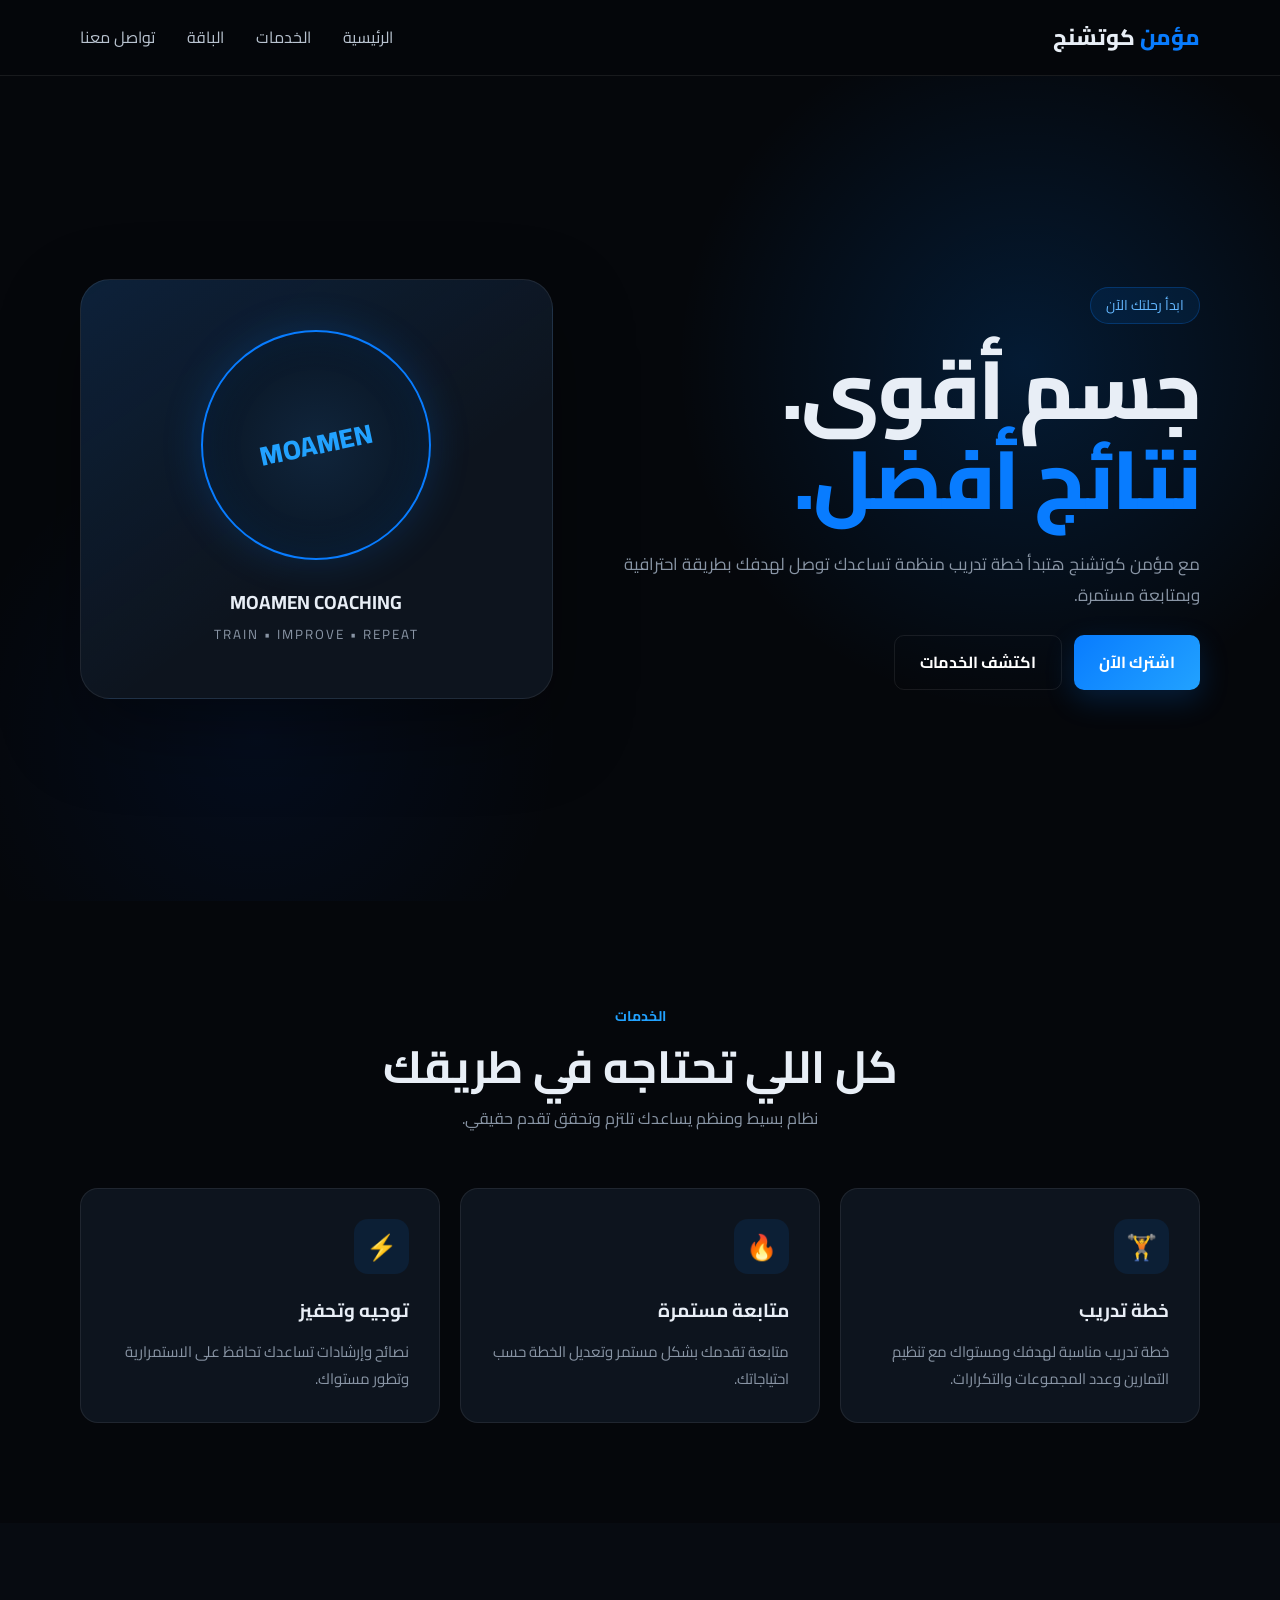
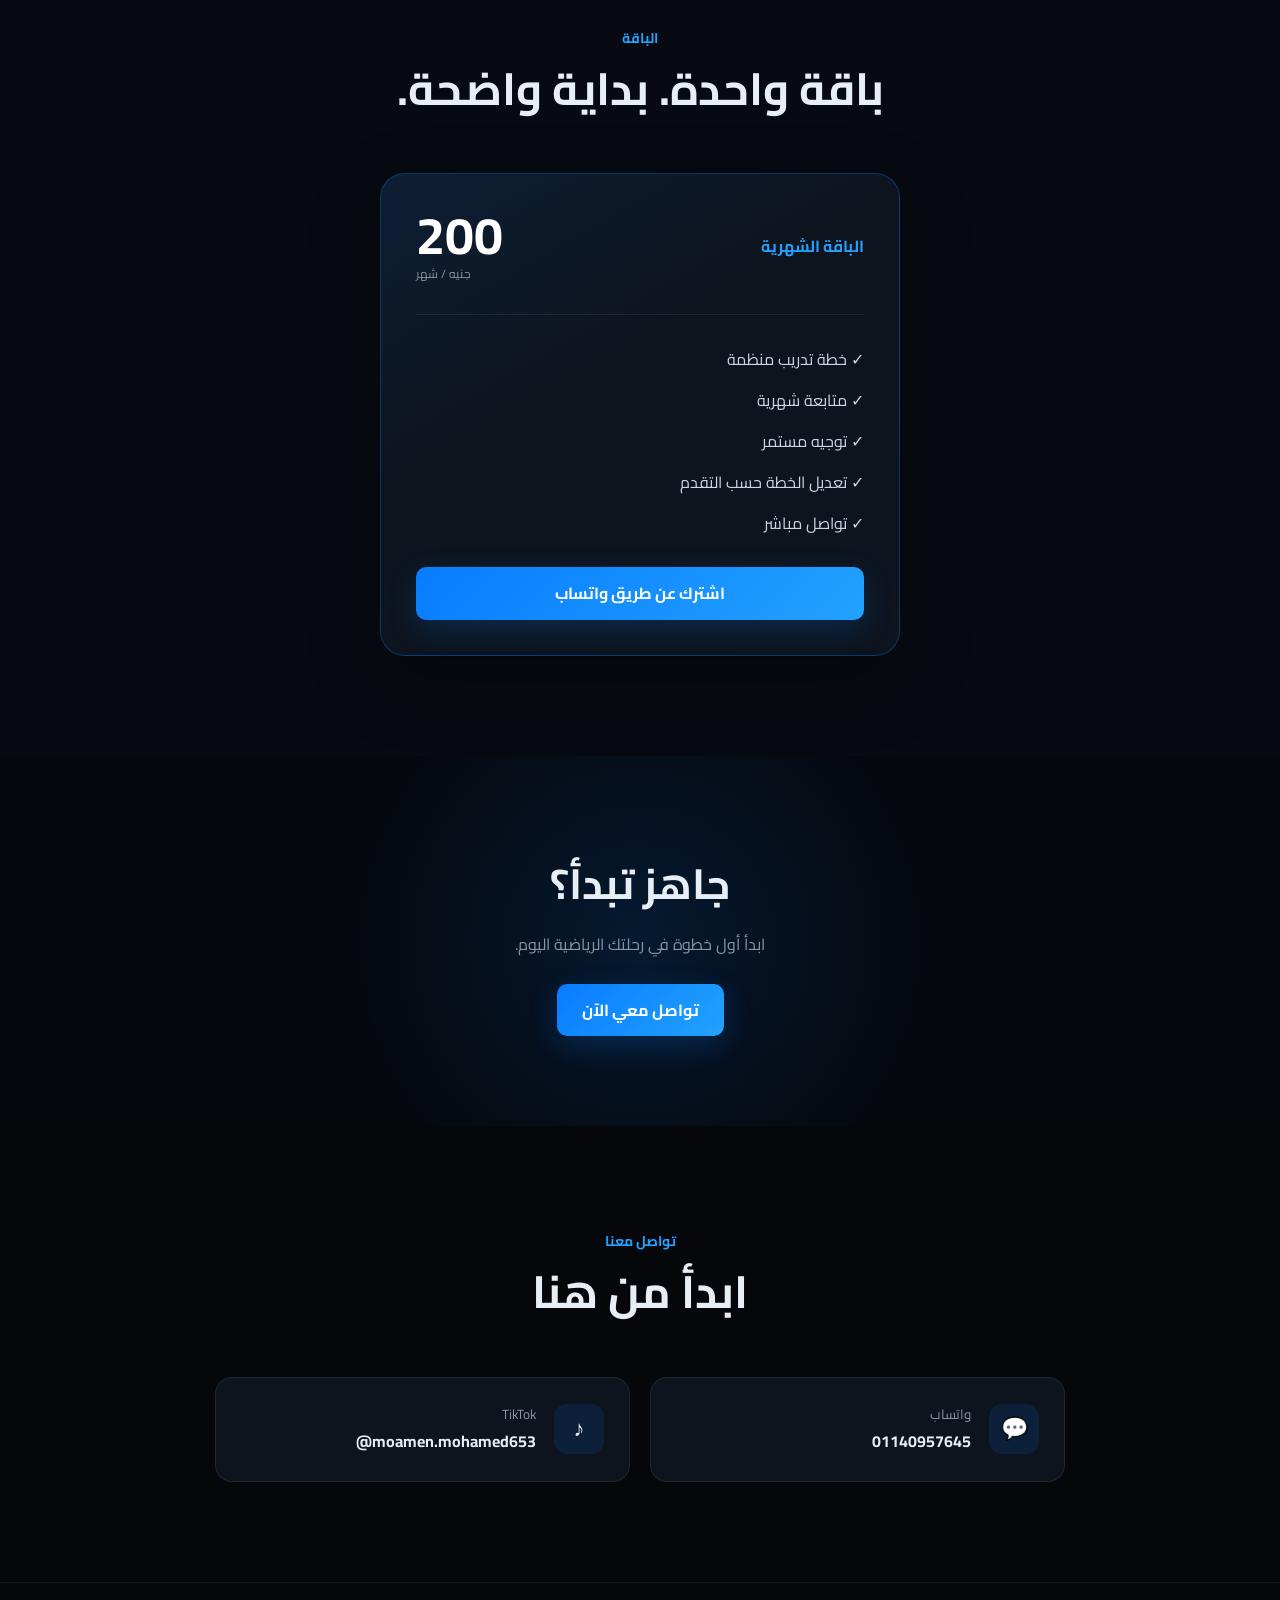
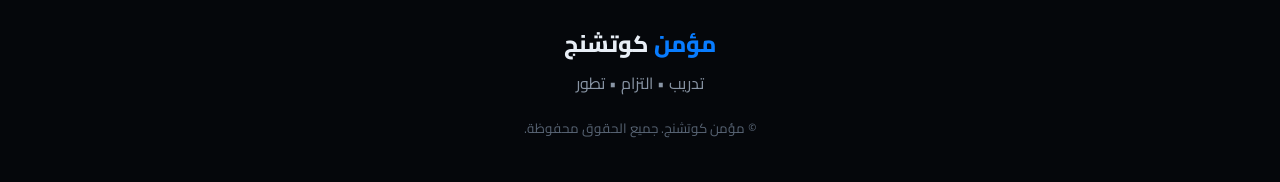
==== index.html @ 3b58bf01 "Add files via upload" ====
<!DOCTYPE html>
<html lang="ar" dir="rtl">
<head>
    <meta charset="UTF-8">
    <meta name="viewport" content="width=device-width, initial-scale=1.0">
    <meta name="description" content="مؤمن كوتشنج - تدريب رياضي أونلاين وخطط تدريب ومتابعة شهرية">
    <title>مؤمن كوتشنج | تدريب رياضي</title>

    <link rel="preconnect" href="https://fonts.googleapis.com">
    <link rel="preconnect" href="https://fonts.gstatic.com" crossorigin>
    <link href="https://fonts.googleapis.com/css2?family=Cairo:wght@400;600;700;800&display=swap" rel="stylesheet">

    <link rel="stylesheet" href="style.css">
</head>

<body>

    <!-- Navigation -->
    <header class="header">
        <nav class="navbar container">
            <a href="#home" class="logo">
                <span>مؤمن</span> كوتشنج
            </a>

            <button class="menu-btn" id="menuBtn" aria-label="فتح القائمة">
                ☰
            </button>

            <ul class="nav-links" id="navLinks">
                <li><a href="#home">الرئيسية</a></li>
                <li><a href="#services">الخدمات</a></li>
                <li><a href="#plans">الباقة</a></li>
                <li><a href="#contact">تواصل معنا</a></li>
            </ul>
        </nav>
    </header>

    <main>

        <!-- Hero -->
        <section class="hero" id="home">
            <div class="hero-content container">

                <div class="hero-text">
                    <span class="badge">ابدأ رحلتك الآن</span>

                    <h1>
                        جسم أقوى.
                        <br>
                        <span>نتائج أفضل.</span>
                    </h1>

                    <p>
                        مع مؤمن كوتشنج هتبدأ خطة تدريب منظمة
                        تساعدك توصل لهدفك بطريقة احترافية وبمتابعة مستمرة.
                    </p>

                    <div class="hero-buttons">
                        <a href="#plans" class="btn primary">اشترك الآن</a>
                        <a href="#services" class="btn secondary">اكتشف الخدمات</a>
                    </div>
                </div>

                <div class="hero-card">
                    <div class="circle">
                        <span>MOAMEN</span>
                    </div>

                    <div class="hero-card-text">
                        <strong>MOAMEN COACHING</strong>
                        <small>TRAIN • IMPROVE • REPEAT</small>
                    </div>
                </div>

            </div>
        </section>

        <!-- Services -->
        <section class="section" id="services">
            <div class="container">

                <div class="section-title">
                    <span>الخدمات</span>
                    <h2>كل اللي تحتاجه في طريقك</h2>
                    <p>نظام بسيط ومنظم يساعدك تلتزم وتحقق تقدم حقيقي.</p>
                </div>

                <div class="services-grid">

                    <article class="service-card">
                        <div class="icon">🏋️</div>
                        <h3>خطة تدريب</h3>
                        <p>
                            خطة تدريب مناسبة لهدفك ومستواك مع تنظيم التمارين
                            وعدد المجموعات والتكرارات.
                        </p>
                    </article>

                    <article class="service-card">
                        <div class="icon">🔥</div>
                        <h3>متابعة مستمرة</h3>
                        <p>
                            متابعة تقدمك بشكل مستمر وتعديل الخطة حسب احتياجاتك.
                        </p>
                    </article>

                    <article class="service-card">
                        <div class="icon">⚡</div>
                        <h3>توجيه وتحفيز</h3>
                        <p>
                            نصائح وإرشادات تساعدك تحافظ على الاستمرارية
                            وتطور مستواك.
                        </p>
                    </article>

                </div>
            </div>
        </section>

        <!-- Plan -->
        <section class="section plan-section" id="plans">
            <div class="container">

                <div class="section-title">
                    <span>الباقة</span>
                    <h2>باقة واحدة. بداية واضحة.</h2>
                </div>

                <div class="plan-card">

                    <div class="plan-top">
                        <span class="plan-label">الباقة الشهرية</span>

                        <div class="price">
                            <strong>200</strong>
                            <span>جنيه / شهر</span>
                        </div>
                    </div>

                    <div class="plan-line"></div>

                    <ul class="features">
                        <li>✓ خطة تدريب منظمة</li>
                        <li>✓ متابعة شهرية</li>
                        <li>✓ توجيه مستمر</li>
                        <li>✓ تعديل الخطة حسب التقدم</li>
                        <li>✓ تواصل مباشر</li>
                    </ul>

                    <a
                        href="https://wa.me/201140957645"
                        target="_blank"
                        class="btn primary full">
                        اشترك عن طريق واتساب
                    </a>

                </div>
            </div>
        </section>

        <!-- CTA -->
        <section class="cta">
            <div class="container">
                <h2>جاهز تبدأ؟</h2>
                <p>ابدأ أول خطوة في رحلتك الرياضية اليوم.</p>

                <a
                    href="https://wa.me/201140957645"
                    target="_blank"
                    class="btn primary">
                    تواصل معي الآن
                </a>
            </div>
        </section>

        <!-- Contact -->
        <section class="section contact-section" id="contact">
            <div class="container">

                <div class="section-title">
                    <span>تواصل معنا</span>
                    <h2>ابدأ من هنا</h2>
                </div>

                <div class="contact-grid">

                    <a
                        class="contact-card"
                        href="https://wa.me/201140957645"
                        target="_blank">
                        <span class="contact-icon">💬</span>
                        <div>
                            <small>واتساب</small>
                            <strong>01140957645</strong>
                        </div>
                    </a>

                    <a
                        class="contact-card"
                        href="https://www.tiktok.com/@moamen.mohamed653"
                        target="_blank">
                        <span class="contact-icon">♪</span>
                        <div>
                            <small>TikTok</small>
                            <strong>@moamen.mohamed653</strong>
                        </div>
                    </a>

                </div>
            </div>
        </section>

    </main>

    <!-- Footer -->
    <footer class="footer">
        <div class="container">
            <div class="footer-logo">
                <span>مؤمن</span> كوتشنج
            </div>

            <p>
                تدريب • التزام • تطور
            </p>

            <small>
                © <span id="year"></span> مؤمن كوتشنج. جميع الحقوق محفوظة.
            </small>
        </div>
    </footer>

    <script src="script.js"></script>
</body>
</html>
---- style.css ----
:root {
    --black: #05070b;
    --dark: #0a0f17;
    --card: #0d141e;
    --blue: #087cff;
    --blue-light: #22a2ff;
    --white: #ffffff;
    --text: #e8eef6;
    --muted: #8995a5;
    --border: rgba(255, 255, 255, 0.08);
}

* {
    margin: 0;
    padding: 0;
    box-sizing: border-box;
}

html {
    scroll-behavior: smooth;
}

body {
    font-family: "Cairo", sans-serif;
    background: var(--black);
    color: var(--text);
    line-height: 1.8;
}

a {
    color: inherit;
    text-decoration: none;
}

.container {
    width: min(1120px, 92%);
    margin: auto;
}

/* Header */
.header {
    position: sticky;
    top: 0;
    z-index: 1000;
    background: rgba(5, 7, 11, 0.88);
    backdrop-filter: blur(14px);
    border-bottom: 1px solid var(--border);
}

.navbar {
    min-height: 75px;
    display: flex;
    align-items: center;
    justify-content: space-between;
}

.logo {
    font-size: 22px;
    font-weight: 800;
}

.logo span,
.footer-logo span {
    color: var(--blue);
}

.nav-links {
    display: flex;
    gap: 32px;
    list-style: none;
}

.nav-links a {
    color: #b9c3d0;
    transition: 0.25s;
}

.nav-links a:hover {
    color: var(--blue-light);
}

.menu-btn {
    display: none;
    border: 0;
    background: transparent;
    color: white;
    font-size: 28px;
    cursor: pointer;
}

/* Hero */
.hero {
    min-height: calc(100vh - 75px);
    display: flex;
    align-items: center;
    overflow: hidden;
    background:
        radial-gradient(
            circle at 80% 35%,
            rgba(0, 126, 255, 0.17),
            transparent 30%
        ),
        radial-gradient(
            circle at 20% 80%,
            rgba(0, 89, 255, 0.08),
            transparent 25%
        );
}

.hero-content {
    display: grid;
    grid-template-columns: 1.1fr 0.9fr;
    align-items: center;
    gap: 70px;
}

.badge {
    display: inline-block;
    color: #63b7ff;
    background: rgba(8, 124, 255, 0.1);
    border: 1px solid rgba(8, 124, 255, 0.25);
    border-radius: 50px;
    padding: 5px 15px;
    margin-bottom: 20px;
    font-size: 14px;
}

.hero h1 {
    font-size: clamp(45px, 7vw, 82px);
    line-height: 1.1;
    font-weight: 800;
    letter-spacing: -2px;
}

.hero h1 span {
    color: var(--blue);
}

.hero p {
    max-width: 620px;
    margin: 25px 0;
    color: var(--muted);
    font-size: 17px;
}

.hero-buttons {
    display: flex;
    gap: 12px;
    flex-wrap: wrap;
}

.btn {
    display: inline-flex;
    align-items: center;
    justify-content: center;
    padding: 12px 25px;
    border-radius: 10px;
    font-weight: 700;
    transition: 0.25s;
}

.btn.primary {
    background: linear-gradient(
        135deg,
        var(--blue),
        var(--blue-light)
    );
    color: white;
    box-shadow: 0 10px 30px rgba(8, 124, 255, 0.2);
}

.btn.primary:hover {
    transform: translateY(-2px);
    box-shadow: 0 15px 35px rgba(8, 124, 255, 0.32);
}

.btn.secondary {
    border: 1px solid var(--border);
    color: white;
}

.btn.secondary:hover {
    border-color: var(--blue);
    color: #59b3ff;
}

/* Hero Card */
.hero-card {
    min-height: 420px;
    border: 1px solid var(--border);
    border-radius: 30px;
    background:
        linear-gradient(
            145deg,
            rgba(8, 124, 255, 0.12),
            transparent 60%
        ),
        var(--card);
    display: flex;
    flex-direction: column;
    align-items: center;
    justify-content: center;
    box-shadow: 0 30px 80px rgba(0, 0, 0, 0.35);
}

.circle {
    width: 230px;
    height: 230px;
    border-radius: 50%;
    border: 2px solid var(--blue);
    display: flex;
    align-items: center;
    justify-content: center;
    background: radial-gradient(
        circle,
        #10253c,
        #07101b
    );
    box-shadow:
        0 0 40px rgba(8, 124, 255, 0.2),
        inset 0 0 40px rgba(8, 124, 255, 0.12);
}

.circle span {
    color: var(--blue-light);
    font-size: 27px;
    font-weight: 800;
    transform: rotate(-12deg);
}

.hero-card-text {
    text-align: center;
    margin-top: 25px;
}

.hero-card-text strong {
    display: block;
    font-size: 19px;
}

.hero-card-text small {
    color: var(--muted);
    letter-spacing: 2px;
}

/* Sections */
.section {
    padding: 100px 0;
}

.section-title {
    text-align: center;
    max-width: 650px;
    margin: 0 auto 55px;
}

.section-title > span {
    color: var(--blue-light);
    font-size: 14px;
    font-weight: 700;
}

.section-title h2 {
    font-size: clamp(30px, 5vw, 45px);
    line-height: 1.3;
    margin: 8px 0;
}

.section-title p {
    color: var(--muted);
}

/* Services */
.services-grid {
    display: grid;
    grid-template-columns: repeat(3, 1fr);
    gap: 20px;
}

.service-card {
    background: var(--card);
    border: 1px solid var(--border);
    border-radius: 18px;
    padding: 30px;
    transition: 0.3s;
}

.service-card:hover {
    transform: translateY(-7px);
    border-color: rgba(8, 124, 255, 0.45);
}

.icon {
    width: 55px;
    height: 55px;
    display: grid;
    place-items: center;
    border-radius: 14px;
    background: rgba(8, 124, 255, 0.1);
    font-size: 25px;
    margin-bottom: 20px;
}

.service-card h3 {
    margin-bottom: 10px;
}

.service-card p {
    color: var(--muted);
    font-size: 15px;
}

/* Plan */
.plan-section {
    background: #070b11;
}

.plan-card {
    max-width: 520px;
    margin: auto;
    background:
        linear-gradient(
            150deg,
            rgba(8, 124, 255, 0.1),
            transparent 40%
        ),
        var(--card);
    border: 1px solid rgba(8, 124, 255, 0.35);
    border-radius: 25px;
    padding: 35px;
    box-shadow: 0 25px 70px rgba(0, 0, 0, 0.3);
}

.plan-top {
    display: flex;
    justify-content: space-between;
    align-items: center;
    gap: 20px;
}

.plan-label {
    font-weight: 700;
    color: var(--blue-light);
}

.price {
    text-align: left;
}

.price strong {
    font-size: 52px;
    color: white;
    line-height: 1;
}

.price span {
    display: block;
    color: var(--muted);
    font-size: 12px;
}

.plan-line {
    height: 1px;
    background: var(--border);
    margin: 30px 0;
}

.features {
    list-style: none;
    display: grid;
    gap: 12px;
    margin-bottom: 30px;
}

.features li {
    color: #cdd6e2;
}

.full {
    width: 100%;
}

/* CTA */
.cta {
    padding: 90px 0;
    text-align: center;
    background:
        radial-gradient(
            circle at center,
            rgba(8, 124, 255, 0.15),
            transparent 45%
        ),
        #05080d;
}

.cta h2 {
    font-size: 42px;
}

.cta p {
    color: var(--muted);
    margin: 8px 0 25px;
}

/* Contact */
.contact-grid {
    display: grid;
    grid-template-columns: repeat(2, 1fr);
    gap: 20px;
    max-width: 850px;
    margin: auto;
}

.contact-card {
    display: flex;
    align-items: center;
    gap: 18px;
    padding: 25px;
    background: var(--card);
    border: 1px solid var(--border);
    border-radius: 17px;
    transition: 0.25s;
}

.contact-card:hover {
    border-color: var(--blue);
    transform: translateY(-3px);
}

.contact-icon {
    width: 50px;
    height: 50px;
    border-radius: 13px;
    display: grid;
    place-items: center;
    background: rgba(8, 124, 255, 0.12);
    font-size: 22px;
}

.contact-card small {
    display: block;
    color: var(--muted);
}

.contact-card strong {
    direction: ltr;
    display: block;
}

/* Footer */
.footer {
    border-top: 1px solid var(--border);
    padding: 40px 0;
    text-align: center;
}

.footer-logo {
    font-size: 23px;
    font-weight: 800;
}

.footer p {
    color: var(--muted);
    margin: 5px 0 15px;
}

.footer small {
    color: #586474;
}

/* Mobile */
@media (max-width: 800px) {

    .menu-btn {
        display: block;
    }

    .nav-links {
        position: absolute;
        top: 75px;
        right: 4%;
        left: 4%;
        display: none;
        flex-direction: column;
        gap: 0;
        background: #0a0f17;
        border: 1px solid var(--border);
        border-radius: 14px;
        overflow: hidden;
    }

    .nav-links.active {
        display: flex;
    }

    .nav-links li {
        border-bottom: 1px solid var(--border);
    }

    .nav-links li:last-child {
        border-bottom: 0;
    }

    .nav-links a {
        display: block;
        padding: 14px 20px;
    }

    .hero {
        min-height: auto;
        padding: 80px 0;
    }

    .hero-content {
        grid-template-columns: 1fr;
        gap: 45px;
        text-align: center;
    }

    .hero p {
        margin: 20px auto;
    }

    .hero-buttons {
        justify-content: center;
    }

    .hero-card {
        min-height: 330px;
    }

    .circle {
        width: 180px;
        height: 180px;
    }

    .circle span {
        font-size: 21px;
    }

    .services-grid {
        grid-template-columns: 1fr;
    }

    .contact-grid {
        grid-template-columns: 1fr;
    }

    .plan-top {
        align-items: flex-start;
    }
}

@media (max-width: 480px) {

    .section {
        padding: 75px 0;
    }

    .hero h1 {
        font-size: 46px;
    }

    .plan-card {
        padding: 25px 20px;
    }

    .price strong {
        font-size: 42px;
    }

    .btn {
        width: 100%;
    }

    .hero-buttons {
        width: 100%;
    }
}
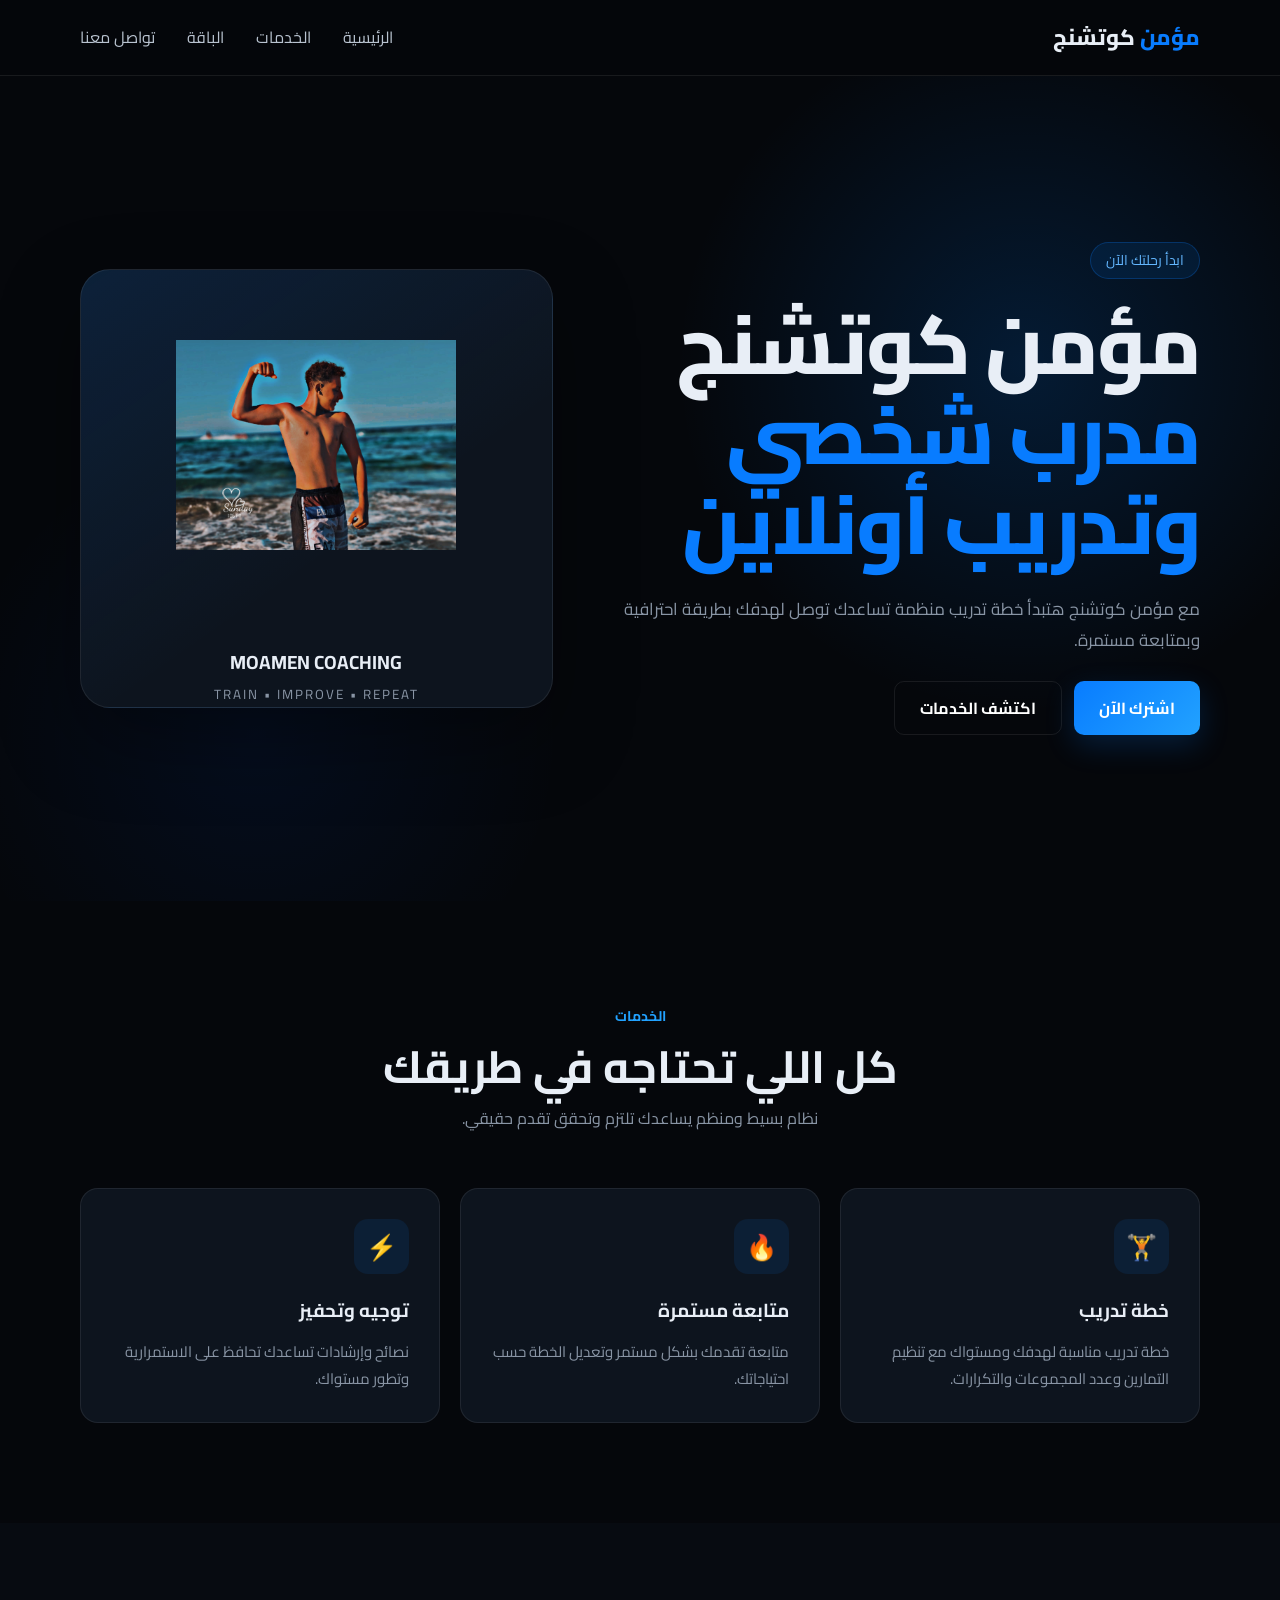
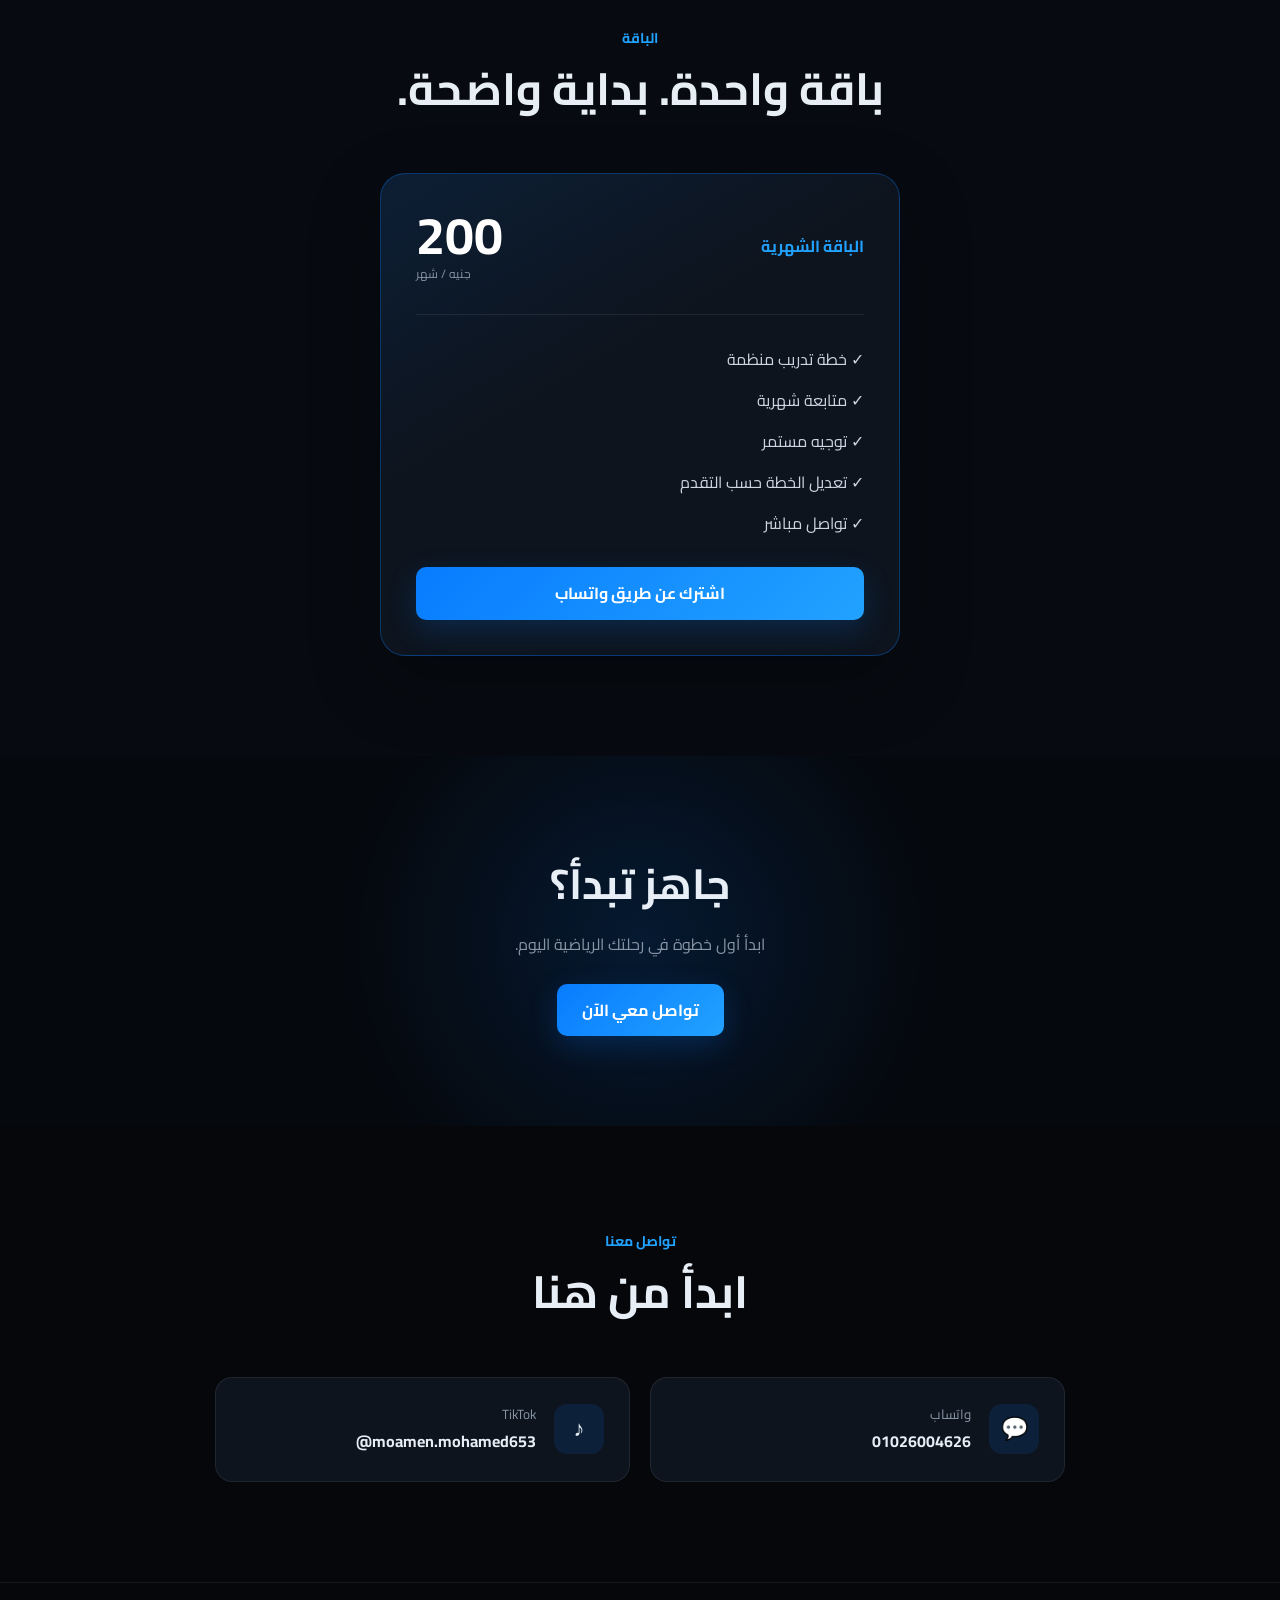
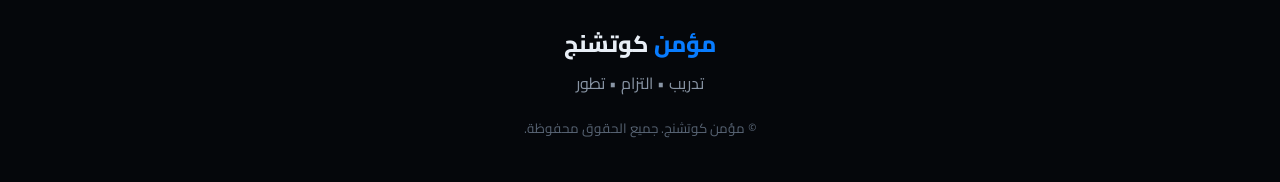
==== commit b0d2d6ff: "Add files via upload" ====
--- a/index.html
+++ b/index.html
@@ -1,11 +1,18 @@
 <!DOCTYPE html>
-<html lang="ar" dir="rtl">
+<html lang="ar-EG" dir="rtl">
 <head>
-    <meta charset="UTF-8">
-    <meta name="viewport" content="width=device-width, initial-scale=1.0">
-    <meta name="description" content="مؤمن كوتشنج - تدريب رياضي أونلاين وخطط تدريب ومتابعة شهرية">
-    <title>مؤمن كوتشنج | تدريب رياضي</title>
-
+<meta charset="UTF-8">
+<meta name="viewport" content="width=device-width, initial-scale=1.0">   
+<meta name="description" content="مؤمن كوتشنج يقدم تدريب شخصي أونلاين، خطط تدريب ومتابعة مستمرة لمساعدتك على تحقيق أهدافك الرياضية.">
+<meta name="keywords" content="مؤمن كوتشنج, مدرب شخصي, تدريب أونلاين, تدريب رياضي, خطط تدريب, كوتش جيم, تدريب شخصي مصر">
+    <title>مؤمن كوتشنج | مدرب شخصي وتدريب أونلاين في مصر</title>
+<link rel="canonical" href="https://moamenoa-byte.github.io/moamen-coaching/">
+<meta property="og:title" content="مؤمن كوتشنج | مدرب شخصي وتدريب أونلاين في مصر">
+<meta property="og:description" content="تدريب شخصي أونلاين، خطط تدريب ومتابعة مستمرة لتحقيق أهدافك الرياضية.">
+<meta property="og:url" content="https://moamenoa-byte.github.io/moamen-coaching/">
+<meta property="og:type" content="website">
+<meta property="og:image" content="https://moamenoa-byte.github.io/moamen-coaching/profile.jpg">
+<meta property="og:image:alt" content="مؤمن كوتشنج - مدرب شخصي وتدريب أونلاين">
     <link rel="preconnect" href="https://fonts.googleapis.com">
     <link rel="preconnect" href="https://fonts.gstatic.com" crossorigin>
     <link href="https://fonts.googleapis.com/css2?family=Cairo:wght@400;600;700;800&display=swap" rel="stylesheet">
@@ -14,7 +21,6 @@
 </head>
 
 <body>
-
     <!-- Navigation -->
     <header class="header">
         <nav class="navbar container">
@@ -44,11 +50,11 @@
                 <div class="hero-text">
                     <span class="badge">ابدأ رحلتك الآن</span>
 
-                    <h1>
-                        جسم أقوى.
-                        <br>
-                        <span>نتائج أفضل.</span>
-                    </h1>
+ <h1>
+    مؤمن كوتشنج
+    <br>
+    <span>مدرب شخصي وتدريب أونلاين</span>
+</h1>
 
                     <p>
                         مع مؤمن كوتشنج هتبدأ خطة تدريب منظمة
@@ -61,11 +67,8 @@
                     </div>
                 </div>
 
-                <div class="hero-card">
-                    <div class="circle">
-                        <span>MOAMEN</span>
-                    </div>
-
+                <div class="hero-card">                   
+                 <img src="profile.jpg" alt="مؤمن كوتشنج مدرب شخصي وتدريب أونلاين">  
                     <div class="hero-card-text">
                         <strong>MOAMEN COACHING</strong>
                         <small>TRAIN • IMPROVE • REPEAT</small>
@@ -148,7 +151,7 @@
                     </ul>
 
                     <a
-                        href="https://wa.me/201140957645"
+                        href="https://wa.me/201026004626"
                         target="_blank"
                         class="btn primary full">
                         اشترك عن طريق واتساب
@@ -186,12 +189,12 @@
 
                     <a
                         class="contact-card"
-                        href="https://wa.me/201140957645"
+                        href="https://wa.me/201026004626"
                         target="_blank">
                         <span class="contact-icon">💬</span>
                         <div>
                             <small>واتساب</small>
-                            <strong>01140957645</strong>
+                            <strong>01026004626</strong>
                         </div>
                     </a>
 
--- a/style.css
+++ b/style.css
@@ -576,4 +576,10 @@
     .hero-buttons {
         width: 100%;
     }
+}.hero-card img {
+    width: 280px;
+    height: 350px;
+    object-fit: contain;
+    display: block;
+    margin: 0 auto;
 }
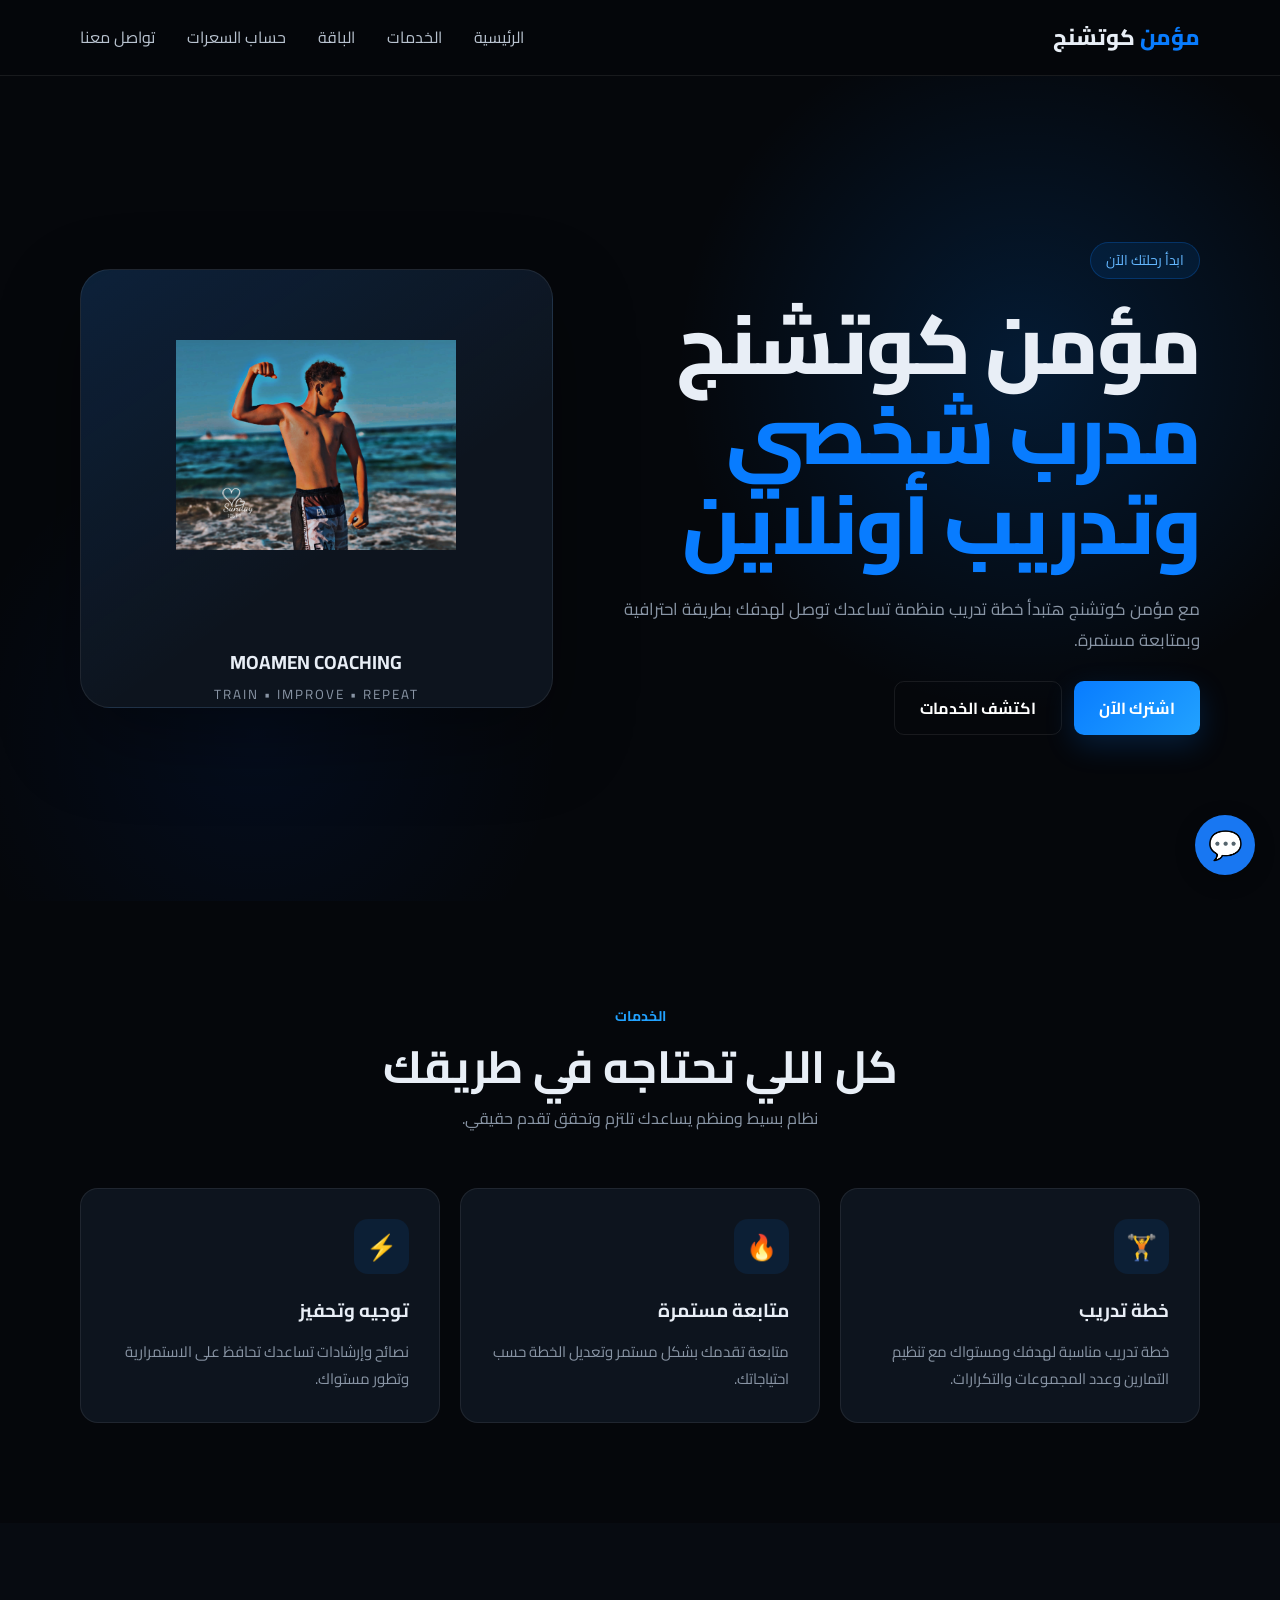
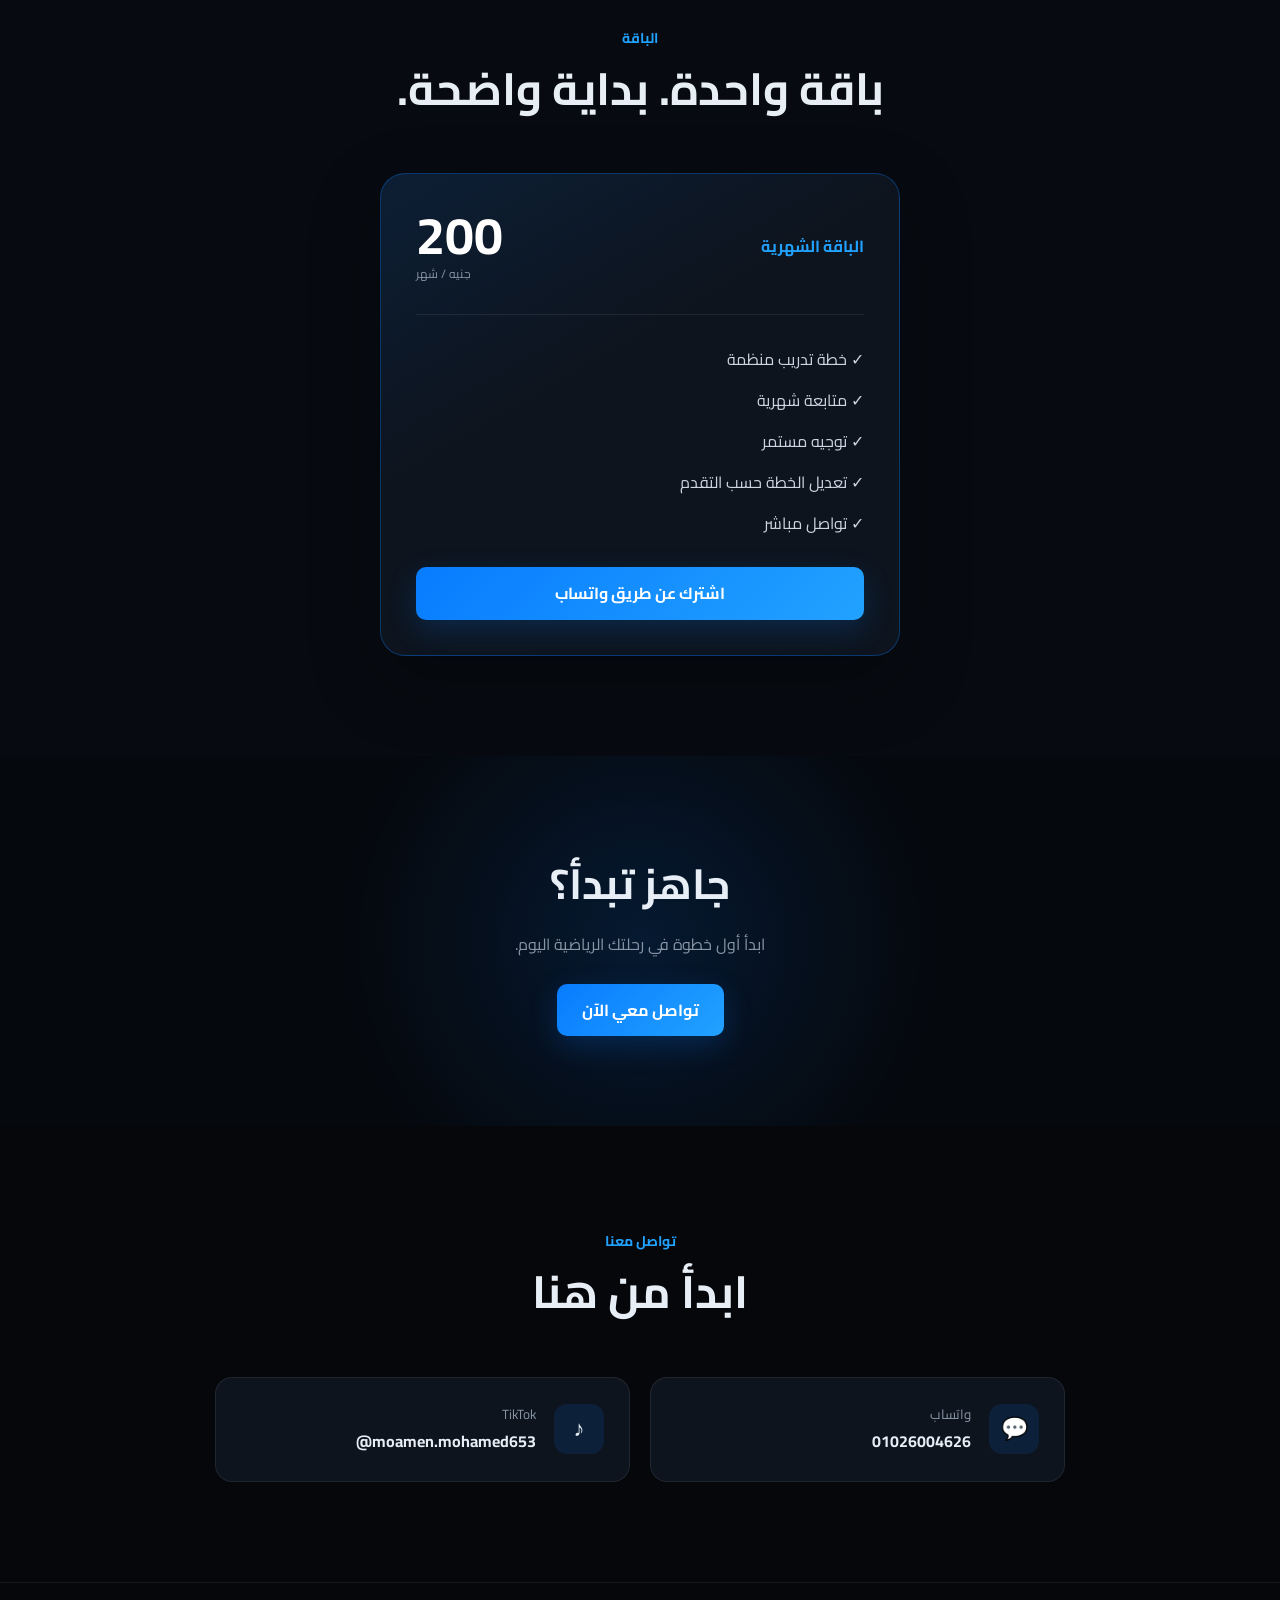
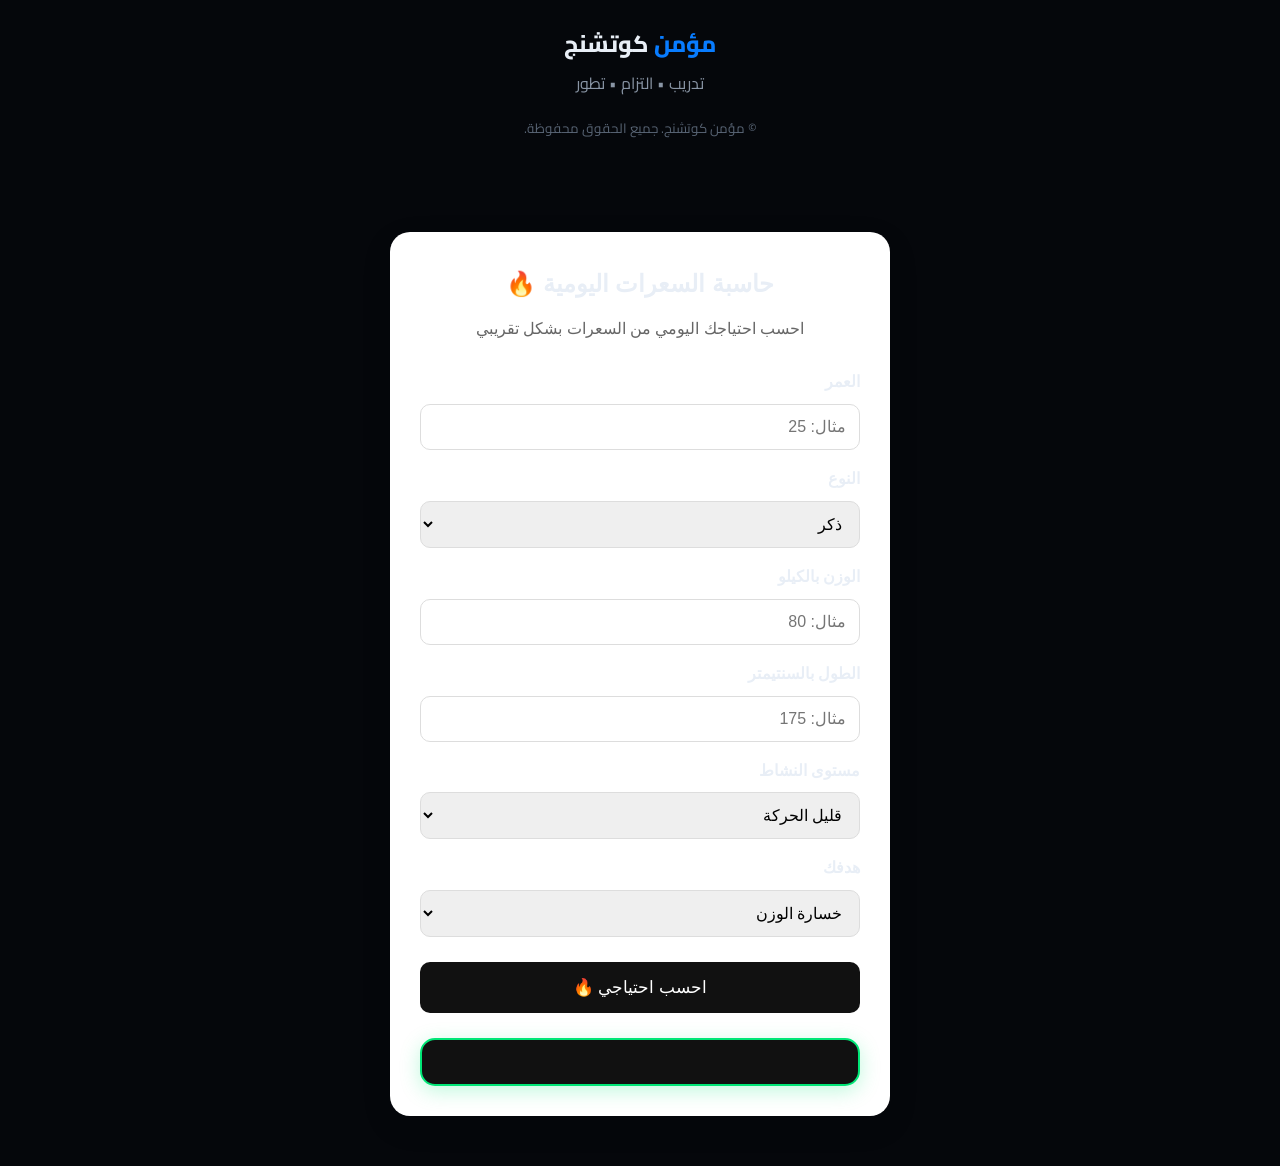
==== commit 605ef670: "Add files via upload" ====
--- a/index.html
+++ b/index.html
@@ -4,7 +4,7 @@
 <meta charset="UTF-8">
 <meta name="viewport" content="width=device-width, initial-scale=1.0">   
 <meta name="description" content="مؤمن كوتشنج يقدم تدريب شخصي أونلاين، خطط تدريب ومتابعة مستمرة لمساعدتك على تحقيق أهدافك الرياضية.">
-<meta name="keywords" content="مؤمن كوتشنج, مدرب شخصي, تدريب أونلاين, تدريب رياضي, خطط تدريب, كوتش جيم, تدريب شخصي مصر">
+<meta name="keywords" content="moamen-coaching, مدرب شخصي, تدريب أونلاين, تدريب رياضي, خطط تدريب, كوتش جيم, تدريب شخصي مصر">
     <title>مؤمن كوتشنج | مدرب شخصي وتدريب أونلاين في مصر</title>
 <link rel="canonical" href="https://moamenoa-byte.github.io/moamen-coaching/">
 <meta property="og:title" content="مؤمن كوتشنج | مدرب شخصي وتدريب أونلاين في مصر">
@@ -36,6 +36,7 @@
                 <li><a href="#home">الرئيسية</a></li>
                 <li><a href="#services">الخدمات</a></li>
                 <li><a href="#plans">الباقة</a></li>
+                <a href="#calorie-calculator" class="calorie-link">حساب السعرات</a>
                 <li><a href="#contact">تواصل معنا</a></li>
             </ul>
         </nav>
@@ -231,7 +232,406 @@
             </small>
         </div>
     </footer>
-
+ 
     <script src="script.js"></script>
+    <!-- حاسبة السعرات -->
+<section id="calorie-calculator" dir="rtl">
+  <div class="calculator-box">
+    <h2>حاسبة السعرات اليومية 🔥</h2>
+    <p>احسب احتياجك اليومي من السعرات بشكل تقريبي</p>
+
+    <label>العمر</label>
+    <input type="number" id="age" placeholder="مثال: 25">
+
+    <label>النوع</label>
+    <select id="gender">
+      <option value="male">ذكر</option>
+      <option value="female">أنثى</option>
+    </select>
+
+    <label>الوزن بالكيلو</label>
+    <input type="number" id="weight" placeholder="مثال: 80">
+
+    <label>الطول بالسنتيمتر</label>
+    <input type="number" id="height" placeholder="مثال: 175">
+
+    <label>مستوى النشاط</label>
+    <select id="activity">
+      <option value="1.2">قليل الحركة</option>
+      <option value="1.375">نشاط خفيف</option>
+      <option value="1.55">نشاط متوسط</option>
+      <option value="1.725">نشاط عالي</option>
+      <option value="1.9">نشاط عالي جدًا</option>
+    </select>
+
+    <label>هدفك</label>
+    <select id="goal">
+      <option value="lose">خسارة الوزن</option>
+      <option value="maintain">تثبيت الوزن</option>
+      <option value="gain">زيادة الوزن</option>
+    </select>
+
+    <button onclick="calculateCalories()">احسب احتياجي 🔥</button>
+
+    <div id="result"></div>
+  </div>
+</section>
+
+<style>
+  #calorie-calculator {
+    padding: 50px 20px;
+    font-family: Arial, sans-serif;
+  }
+
+  .calculator-box {
+    max-width: 500px;
+    margin: auto;
+    padding: 30px;
+    border-radius: 20px;
+    background: #ffffff;
+    box-shadow: 0 10px 30px rgba(0,0,0,0.12);
+  }
+
+  .calculator-box h2 {
+    text-align: center;
+    margin-bottom: 10px;
+  }
+
+  .calculator-box p {
+    text-align: center;
+    color: #666;
+    margin-bottom: 25px;
+  }
+
+  .calculator-box label {
+    display: block;
+    margin-top: 15px;
+    margin-bottom: 7px;
+    font-weight: bold;
+  }
+
+  .calculator-box input,
+  .calculator-box select {
+    width: 100%;
+    box-sizing: border-box;
+    padding: 13px;
+    border: 1px solid #ddd;
+    border-radius: 10px;
+    font-size: 16px;
+  }
+
+  .calculator-box button {
+    width: 100%;
+    margin-top: 25px;
+    padding: 15px;
+    border: none;
+    border-radius: 10px;
+    background: #111;
+    color: white;
+    font-size: 17px;
+    cursor: pointer;
+  }
+
+  .calculator-box button:hover {
+    background: #333;
+  }
+
+  #result {
+  margin-top: 25px;
+  padding: 22px;
+  border-radius: 15px;
+  background: #111111;
+  color: #ffffff;
+  text-align: center;
+  font-size: 22px;
+  font-weight: bold;
+  line-height: 1.8;
+  border: 2px solid #00e676;
+  box-shadow: 0 5px 20px rgba(0, 230, 118, 0.25);
+}
+
+#result strong {
+  display: block;
+  color: #00e676;
+  font-size: 30px;
+  margin-top: 8px;
+}
+
+#result small {
+  display: block;
+  color: #cccccc;
+  font-size: 13px;
+  margin-top: 10px;
+}
+
+  
+</style>
+
+<script>
+function calculateCalories() {
+  const age = Number(document.getElementById("age").value);
+  const weight = Number(document.getElementById("weight").value);
+  const height = Number(document.getElementById("height").value);
+  const gender = document.getElementById("gender").value;
+  const activity = Number(document.getElementById("activity").value);
+  const goal = document.getElementById("goal").value;
+  const result = document.getElementById("result");
+
+  if (!age || !weight || !height) {
+    result.innerHTML = "من فضلك املأ كل البيانات أولًا.";
+    return;
+  }
+
+  let bmr;
+
+  if (gender === "male") {
+    bmr = (10 * weight) + (6.25 * height) - (5 * age) + 5;
+  } else {
+    bmr = (10 * weight) + (6.25 * height) - (5 * age) - 161;
+  }
+
+  let calories = bmr * activity;
+
+  if (goal === "lose") {
+    calories -= 400;
+  } else if (goal === "gain") {
+    calories += 300;
+  }
+
+  calories = Math.round(calories);
+
+  result.innerHTML = `
+    احتياجك اليومي التقريبي هو:
+    <strong>${calories} سعر حراري</strong>
+    <br>
+    <small>النتيجة تقديرية وليست بديلًا عن تقييم متخصص.</small>
+  `;
+}
+</script>
+<!-- زر الشات العائم -->
+<div id="chat-button" onclick="toggleChat()">💬</div>
+
+<style>
+  #chat-button {
+    position: fixed;
+    bottom: 25px;
+    right: 25px;
+    width: 60px;
+    height: 60px;
+    background: #1877f2;
+    color: white;
+    border-radius: 50%;
+    display: flex;
+    align-items: center;
+    justify-content: center;
+    font-size: 28px;
+    cursor: pointer;
+    z-index: 9999;
+    box-shadow: 0 5px 20px rgba(0, 0, 0, 0.25);
+  }
+
+  #chat-button:hover {
+    background: #0d65d9;
+  }
+</style>
+<div id="chat-box">
+  <div id="chat-header">
+    مساعد الموقع
+    <button onclick="toggleChat()">×</button>
+  </div>
+
+  <div id="chat-messages">
+    <div class="bot-message">
+      أهلًا بك 👋<br>
+      اكتب سؤالك وسأساعدك.
+    </div>
+    <div id="quick-questions">
+  <button onclick="document.getElementById('user-message').value='البرامج التدريبية'">البرامج التدريبية</button>
+  <button onclick="document.getElementById('user-message').value='الأسعار'">الأسعار</button>
+  <button onclick="document.getElementById('user-message').value='إزاي أبدأ؟'">إزاي أبدأ؟</button>
+  <button onclick="document.getElementById('user-message').value='طريقة التواصل'">طريقة التواصل</button>
+  <button onclick="document.getElementById('user-message').value='حاسبة السعرات'">حاسبة السعرات</button>
+  <button onclick="document.getElementById('user-message').value='هل يوجد نظام غذائي؟'">نظام غذائي</button>
+  <button onclick="document.getElementById('user-message').value='هل البرنامج مناسب للمبتدئين؟'">للمبتدئين؟</button>
+  <button onclick="document.getElementById('user-message').value='مدة البرنامج كام؟'">مدة البرنامج</button>
+  <button onclick="document.getElementById('user-message').value='هل يوجد متابعة؟'">المتابعة</button>
+  <button onclick="document.getElementById('user-message').value='طرق الدفع إيه؟'">طرق الدفع</button>
+</div>
+
+  </div>
+
+  <div id="chat-input">
+    <input type="text" id="user-message" placeholder="اكتب سؤالك هنا...">
+    <button onclick="sendMessage()">إرسال</button>
+  </div>
+</div>
+
+<style>
+  #chat-box {
+    display: none;
+    position: fixed;
+    bottom: 95px;
+    right: 25px;
+    width: 330px;
+    background: white;
+    border-radius: 18px;
+    overflow: hidden;
+    box-shadow: 0 10px 30px rgba(0,0,0,0.3);
+    z-index: 9998;
+    direction: rtl;
+  }
+
+  #chat-header {
+    background: #1877f2;
+    color: white;
+    padding: 15px;
+    font-weight: bold;
+    display: flex;
+    justify-content: space-between;
+  }
+
+  #chat-header button {
+    background: none;
+    border: none;
+    color: white;
+    font-size: 22px;
+    cursor: pointer;
+  }
+
+  #chat-messages {
+    height: 280px;
+    padding: 15px;
+    overflow-y: auto;
+    background: #f4f6f8;
+  }
+
+  .bot-message {
+    background: #1877f2;
+    color: white;
+    padding: 10px;
+    border-radius: 12px;
+    margin-bottom: 10px;
+  }
+
+  #chat-input {
+    display: flex;
+    gap: 5px;
+    padding: 10px;
+  }
+
+  #chat-input input {
+    flex: 1;
+    padding: 10px;
+    border: 1px solid #ddd;
+    border-radius: 8px;
+  }
+
+  #chat-input button {
+    background: #1877f2;
+    color: white;
+    border: none;
+    border-radius: 8px;
+    padding: 10px 14px;
+    cursor: pointer;
+  }
+</style>
+<script>
+function toggleChat() {
+  const chat = document.getElementById("chat-box");
+
+  if (chat.style.display === "block") {
+    chat.style.display = "none";
+  } else {
+    chat.style.display = "block";
+  }
+}
+function sendMessage() {
+  const input = document.getElementById("user-message");
+  const messages = document.getElementById("chat-messages");
+
+  const question = input.value.trim();
+
+  if (!question) return;
+
+  messages.innerHTML += `
+    <div style="
+      background:#e8f0fe;
+      color:#111;
+      padding:10px;
+      border-radius:12px;
+      margin-bottom:10px;
+      text-align:right;
+    ">
+      ${question}
+    </div>
+  `;
+
+  let answer = "ممكن توضح سؤالك أكتر؟";
+
+  if (question.includes("برنامج") || question.includes("برامج")) {
+    answer = "لدينا برامج تدريب مختلفة حسب هدفك. يمكنك التواصل معنا لمعرفة التفاصيل.";
+
+  } else if (question.includes("سعر") || question.includes("أسعار")) {
+    answer = "لمعرفة الأسعار الحالية، يمكنك التواصل معنا من خلال الموقع.";
+
+  } else if (question.includes("ابدأ") || question.includes("أبدأ")) {
+    answer = "ابدأ بتحديد هدفك، وبعدها تواصل معنا لاختيار البرنامج المناسب.";
+
+  } else if (question.includes("تواصل") || question.includes("واتساب")) {
+    answer = "يمكنك التواصل معنا من خلال زر التواصل الموجود في الموقع.";
+
+  } else if (question.includes("سعرات") || question.includes("السعرات")) {
+    answer = "يمكنك استخدام حاسبة السعرات الموجودة في الموقع لمعرفة احتياجك اليومي التقريبي.";
+
+  } else if (
+    question.includes("غذاء") ||
+    question.includes("غذائي") ||
+    question.includes("نظام غذائي")
+  ) {
+    answer = "يمكنك معرفة تفاصيل النظام الغذائي المتاح من خلال التواصل معنا.";
+
+  } else if (
+    question.includes("مبتدئ") ||
+    question.includes("مبتدئين")
+  ) {
+    answer = "نعم، يمكن اختيار البرنامج المناسب حسب مستواك وهدفك.";
+
+  } else if (
+    question.includes("مدة") ||
+    question.includes("البرنامج كام")
+  ) {
+    answer = "مدة البرنامج تختلف حسب نوع البرنامج. تواصل معنا لمعرفة التفاصيل.";
+
+  } else if (
+    question.includes("متابعة") ||
+    question.includes("متابعه")
+  ) {
+    answer = "تتوفر المتابعة حسب نوع البرنامج.";
+
+  } else if (
+    question.includes("دفع") ||
+    question.includes("الدفع")
+  ) {
+    answer = "لمعرفة طرق الدفع المتاحة، تواصل معنا مباشرة.";
+  }
+
+  messages.innerHTML += `
+    <div style="
+      background:#1877f2;
+      color:white;
+      padding:10px;
+      border-radius:12px;
+      margin-bottom:10px;
+      text-align:right;
+    ">
+      ${answer}
+    </div>
+  `;
+
+  input.value = "";
+  messages.scrollTop = messages.scrollHeight;
+}
+</script>
+
 </body>
 </html>
